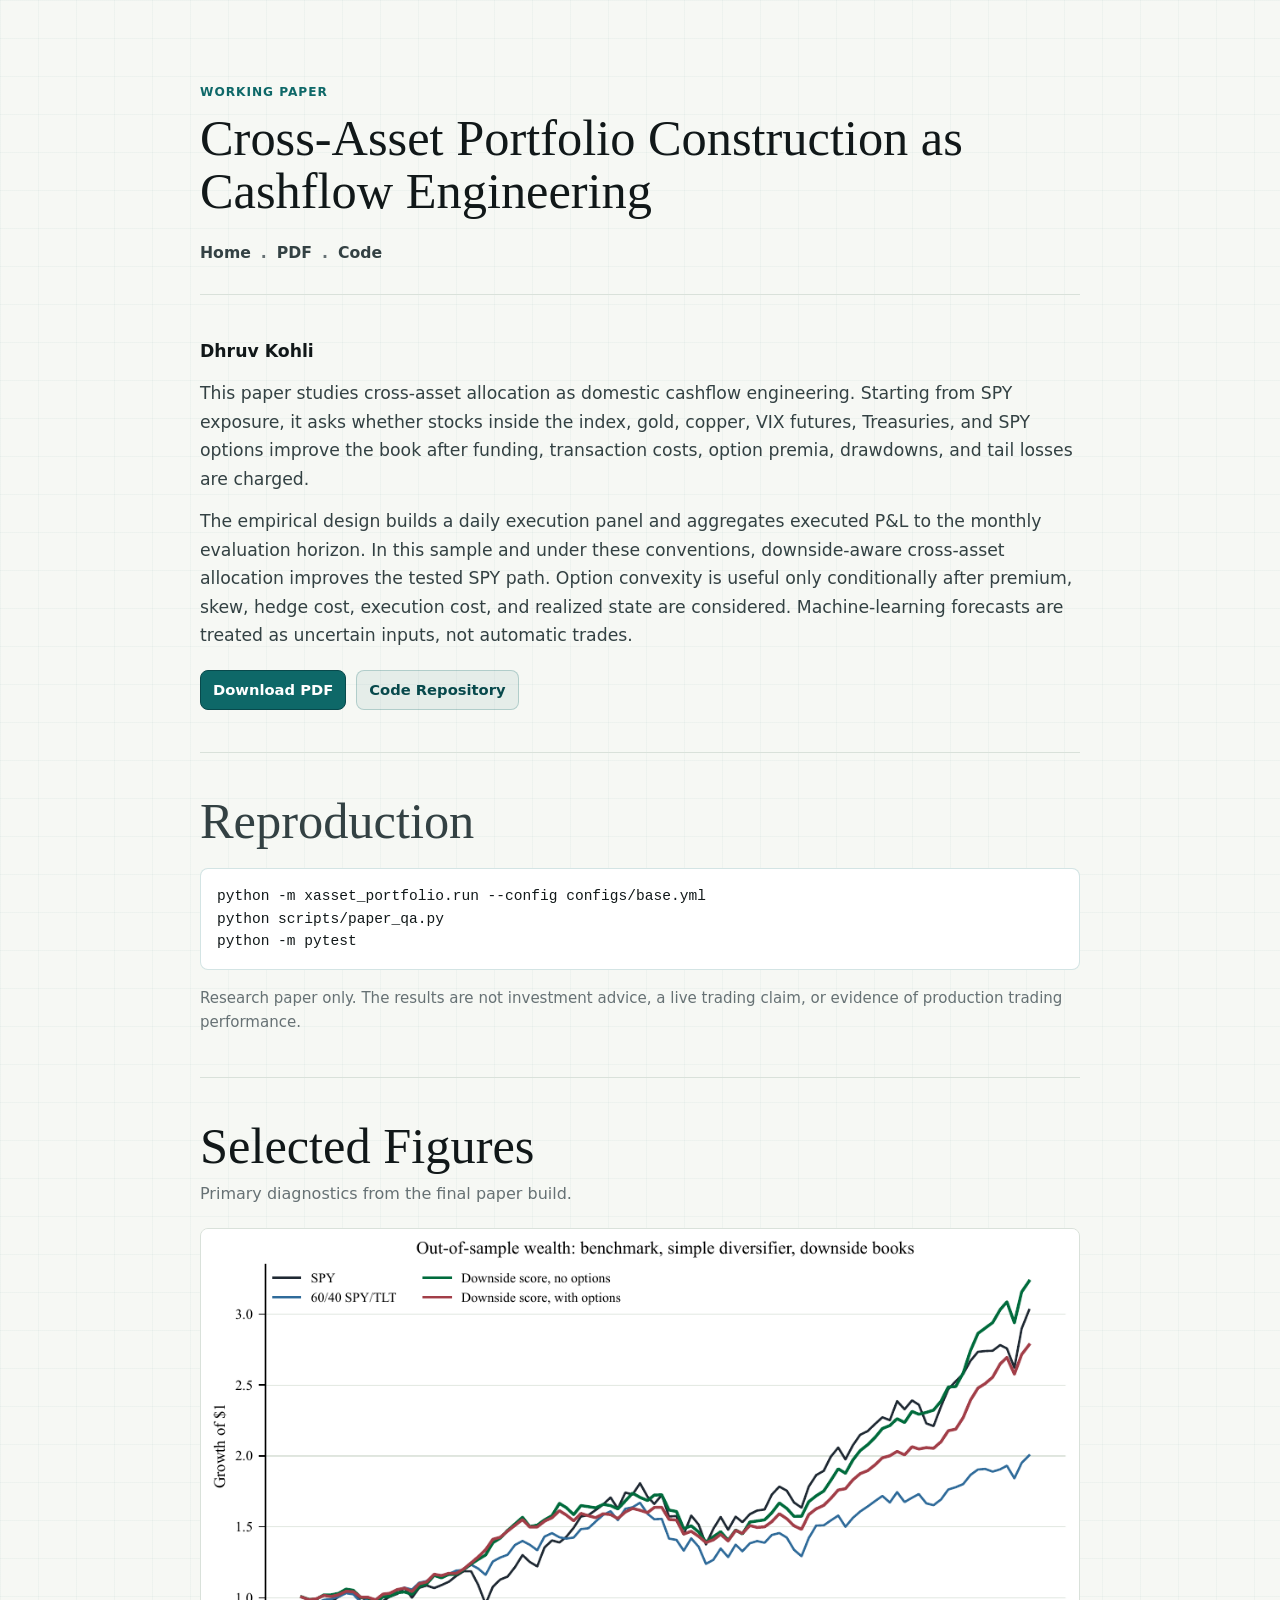
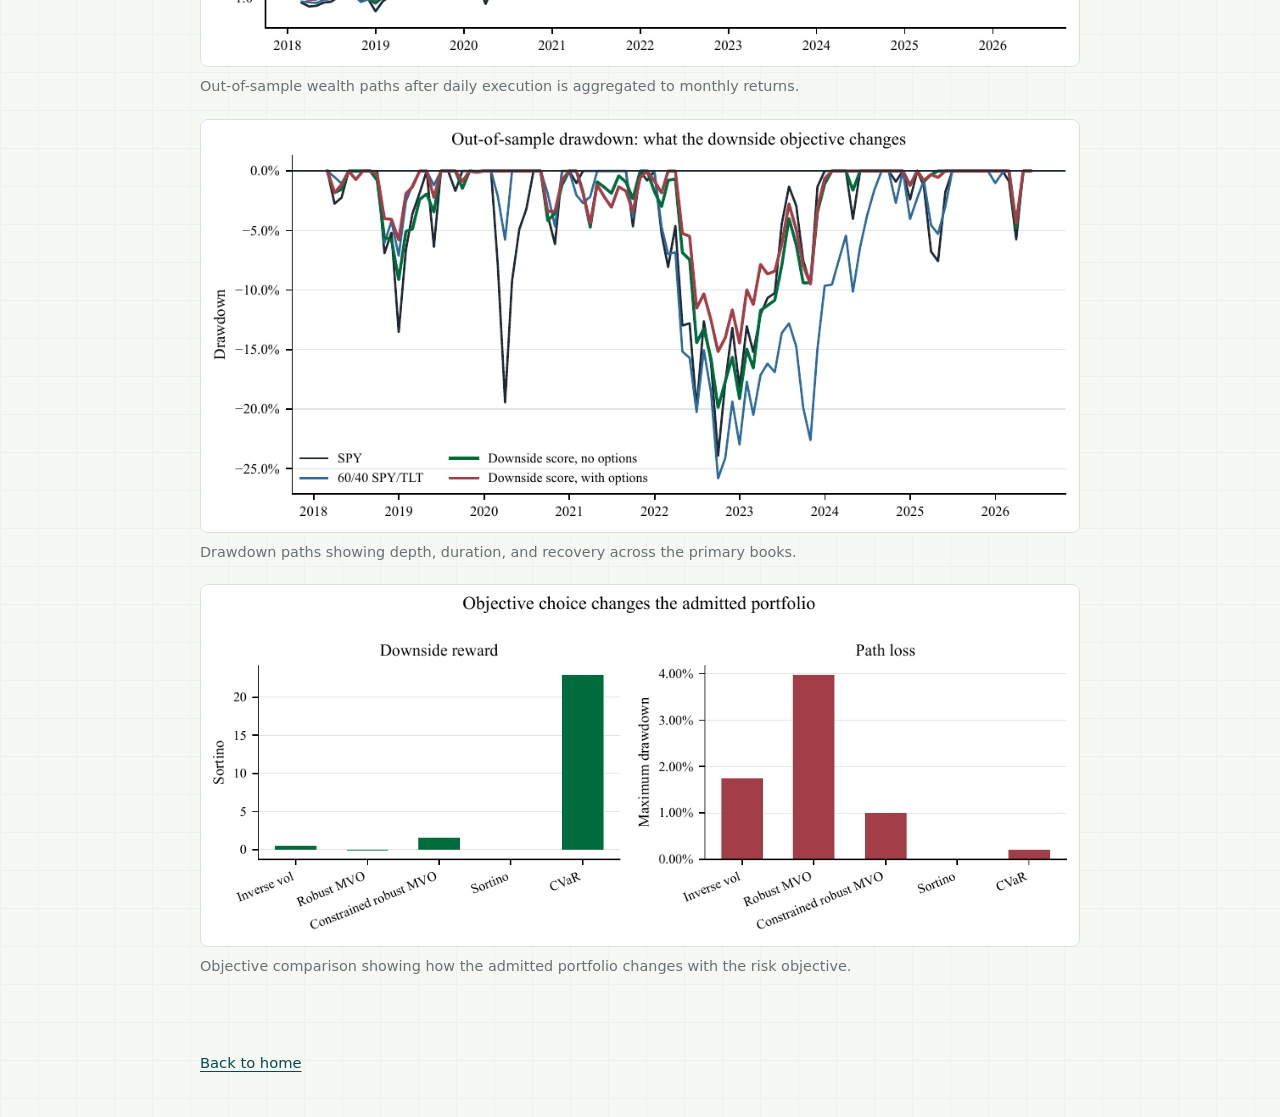
==== cross_asset_portfolio_cashflow_engineering.html @ f442ae28 "Add cross-asset portfolio paper page" ====
<!doctype html>
<html lang="en">
  <head>
    <meta charset="utf-8">
    <meta name="viewport" content="width=device-width, initial-scale=1">
    <meta
      name="description"
      content="Working paper by Dhruv Kohli on cross-asset portfolio construction as cashflow engineering."
    >
    <title>Cross-Asset Portfolio Construction as Cashflow Engineering | Dhruv Kohli</title>
    <link rel="stylesheet" href="styles.css">
  </head>
  <body>
    <a class="skip-link" href="#abstract">Skip to content</a>

    <main class="container paper-page">
      <header class="site-intro">
        <p class="eyebrow">Working Paper</p>
        <h2>Cross-Asset Portfolio Construction as Cashflow Engineering</h2>
        <nav class="links" aria-label="Paper links">
          <a href="index.html">Home</a>
          <span aria-hidden="true">.</span>
          <a href="assets/papers/cross_asset_portfolio_cashflow_engineering_dhruv_kohli.pdf">PDF</a>
          <span aria-hidden="true">.</span>
          <a href="https://github.com/dhruvk1432/Cross_Asset_Portfolio_Optimization">Code</a>
        </nav>
      </header>

      <section id="abstract" class="section paper-detail">
        <p class="paper-byline">Dhruv Kohli</p>
        <p>
          This paper studies cross-asset allocation as domestic cashflow
          engineering. Starting from SPY exposure, it asks whether stocks inside
          the index, gold, copper, VIX futures, Treasuries, and SPY options
          improve the book after funding, transaction costs, option premia,
          drawdowns, and tail losses are charged.
        </p>
        <p>
          The empirical design builds a daily execution panel and aggregates
          executed P&amp;L to the monthly evaluation horizon. In this sample and
          under these conventions, downside-aware cross-asset allocation improves
          the tested SPY path. Option convexity is useful only conditionally
          after premium, skew, hedge cost, execution cost, and realized state are
          considered. Machine-learning forecasts are treated as uncertain inputs,
          not automatic trades.
        </p>

        <div class="paper-actions" aria-label="Download and code links">
          <a class="button primary" href="assets/papers/cross_asset_portfolio_cashflow_engineering_dhruv_kohli.pdf">Download PDF</a>
          <a class="button" href="https://github.com/dhruvk1432/Cross_Asset_Portfolio_Optimization">Code Repository</a>
        </div>
      </section>

      <section class="section paper-detail">
        <div class="section-heading">
          <h2>Reproduction</h2>
        </div>
        <pre class="repro-block"><code>python -m xasset_portfolio.run --config configs/base.yml
python scripts/paper_qa.py
python -m pytest</code></pre>
        <p class="disclaimer">
          Research paper only. The results are not investment advice, a live
          trading claim, or evidence of production trading performance.
        </p>
      </section>

      <section class="section">
        <div class="section-heading">
          <h2>Selected Figures</h2>
          <p>Primary diagnostics from the final paper build.</p>
        </div>

        <div class="figure-grid">
          <figure>
            <img
              src="assets/papers/cross_asset_portfolio_cashflow_engineering/oos_equity_curve.png"
              alt="Out-of-sample wealth paths for SPY, 60/40, and downside-score portfolios."
            >
            <figcaption>Out-of-sample wealth paths after daily execution is aggregated to monthly returns.</figcaption>
          </figure>
          <figure>
            <img
              src="assets/papers/cross_asset_portfolio_cashflow_engineering/oos_drawdown.png"
              alt="Out-of-sample drawdown paths for SPY, 60/40, and downside-score portfolios."
            >
            <figcaption>Drawdown paths showing depth, duration, and recovery across the primary books.</figcaption>
          </figure>
          <figure>
            <img
              src="assets/papers/cross_asset_portfolio_cashflow_engineering/objective_comparison.png"
              alt="Objective comparison figure showing Sortino and maximum drawdown by allocator."
            >
            <figcaption>Objective comparison showing how the admitted portfolio changes with the risk objective.</figcaption>
          </figure>
        </div>
      </section>

      <footer class="site-footer">
        <p><a href="index.html">Back to home</a></p>
      </footer>
    </main>
  </body>
</html>
---- styles.css ----
:root {
  --bg: #f6f8f4;
  --ink: #111819;
  --ink-soft: #334143;
  --muted: #667174;
  --line: #d9e1da;
  --surface: #ffffff;
  --surface-soft: #f0f5ef;
  --teal: #0e6868;
  --teal-dark: #08494c;
  --berry: #8c3155;
  --amber: #b36522;
  --blue: #2d5d95;
  --max: 880px;
  --shadow: 0 16px 44px rgba(17, 24, 25, 0.08);
}

* {
  box-sizing: border-box;
}

html {
  scroll-behavior: smooth;
}

body {
  margin: 0;
  background:
    linear-gradient(90deg, rgba(14, 104, 104, 0.035) 1px, transparent 1px),
    linear-gradient(rgba(14, 104, 104, 0.035) 1px, transparent 1px),
    var(--bg);
  background-size: 38px 38px;
  color: var(--ink);
  font-family: Inter, ui-sans-serif, system-ui, -apple-system, BlinkMacSystemFont, "Segoe UI", sans-serif;
  line-height: 1.65;
}

a {
  color: var(--teal-dark);
  text-decoration-thickness: 1px;
  text-underline-offset: 0.18em;
}

a:hover,
a:focus-visible {
  color: var(--berry);
}

.skip-link {
  position: fixed;
  top: 12px;
  left: 12px;
  z-index: 10;
  padding: 9px 12px;
  border-radius: 8px;
  background: var(--ink);
  color: #ffffff;
  font-weight: 800;
  transform: translateY(-160%);
}

.skip-link:focus {
  transform: translateY(0);
}

.container {
  width: min(var(--max), calc(100% - 36px));
  margin: 0 auto;
  padding: clamp(46px, 8vw, 82px) 0 42px;
}

.site-intro {
  padding-bottom: 34px;
  border-bottom: 1px solid var(--line);
}

.eyebrow,
.kicker {
  margin: 0 0 10px;
  color: var(--teal);
  font-size: 0.76rem;
  font-weight: 900;
  letter-spacing: 0.08em;
  text-transform: uppercase;
}

h1,
h2,
h3,
p {
  overflow-wrap: break-word;
}

h1 {
  margin: 0;
  color: var(--ink);
  font-family: Georgia, "Times New Roman", serif;
  font-size: clamp(3.6rem, 12vw, 7rem);
  font-weight: 500;
  letter-spacing: 0;
  line-height: 0.92;
}

h2 {
  margin: 0;
  font-family: Georgia, "Times New Roman", serif;
  font-size: clamp(1.95rem, 5vw, 3.15rem);
  font-weight: 500;
  letter-spacing: 0;
  line-height: 1.05;
}

h3 {
  margin: 0;
  font-size: 1.05rem;
  font-weight: 850;
  line-height: 1.32;
}

p {
  margin: 0;
}

.links {
  display: flex;
  flex-wrap: wrap;
  gap: 7px 10px;
  margin-top: 22px;
  color: var(--muted);
  font-size: 0.98rem;
  font-weight: 720;
}

.links a {
  color: var(--ink-soft);
  text-decoration: none;
}

.links a:hover,
.links a:focus-visible {
  color: var(--teal-dark);
  text-decoration: underline;
}

.section {
  padding: 42px 0;
  border-bottom: 1px solid var(--line);
}

.section:last-of-type {
  border-bottom: 0;
}

.about {
  color: var(--ink-soft);
  font-size: clamp(1.03rem, 2vw, 1.14rem);
}

.about p + p {
  margin-top: 16px;
}

.section-heading {
  margin-bottom: 20px;
}

.section-heading p {
  margin-top: 8px;
  color: var(--muted);
}

.paper-card {
  padding: 22px 0;
  border-top: 1px solid var(--line);
}

.paper-card:first-of-type {
  border-top: 0;
}

.paper-card h3 a,
.project-list h3 a {
  color: var(--ink);
  text-decoration: none;
}

.paper-card h3 a:hover,
.paper-card h3 a:focus-visible,
.project-list h3 a:hover,
.project-list h3 a:focus-visible {
  color: var(--teal-dark);
  text-decoration: underline;
}

.item-main p:not(.kicker) {
  margin-top: 10px;
  color: var(--ink-soft);
}

.featured-paper {
  padding: 24px;
  border: 1px solid rgba(14, 104, 104, 0.18);
  border-radius: 8px;
  background: rgba(255, 255, 255, 0.72);
  box-shadow: var(--shadow);
}

.result-bubbles {
  display: grid;
  grid-template-columns: repeat(4, minmax(0, 1fr));
  gap: 10px;
  margin: 22px 0 0;
}

.result-bubbles div {
  min-height: 118px;
  padding: 14px;
  border: 1px solid var(--line);
  border-radius: 8px;
  background: var(--surface);
}

.result-bubbles dt {
  margin: 0;
  color: var(--teal-dark);
  font-family: Georgia, "Times New Roman", serif;
  font-size: clamp(1.6rem, 3.4vw, 2.45rem);
  line-height: 0.95;
}

.result-bubbles div:nth-child(2) dt {
  color: var(--berry);
}

.result-bubbles div:nth-child(3) dt {
  color: var(--blue);
}

.result-bubbles div:nth-child(4) dt {
  color: var(--amber);
}

.result-bubbles dd {
  margin: 9px 0 0;
  color: var(--muted);
  font-size: 0.88rem;
  line-height: 1.38;
}

.action-links,
.button-row {
  display: flex;
  flex-wrap: wrap;
  gap: 10px;
  margin-top: 18px;
}

.action-links a,
.button {
  display: inline-flex;
  min-height: 39px;
  align-items: center;
  padding: 7px 12px;
  border: 1px solid rgba(14, 104, 104, 0.24);
  border-radius: 8px;
  background: rgba(14, 104, 104, 0.07);
  color: var(--teal-dark);
  font-size: 0.92rem;
  font-weight: 820;
  text-decoration: none;
}

.action-links a:hover,
.action-links a:focus-visible,
.button:hover,
.button:focus-visible {
  border-color: rgba(14, 104, 104, 0.48);
  background: #ffffff;
  color: var(--berry);
}

.button.primary {
  border-color: var(--teal-dark);
  background: var(--teal);
  color: #ffffff;
}

.button.primary:hover,
.button.primary:focus-visible {
  background: var(--teal-dark);
  color: #ffffff;
}

.project-list,
.plain-list {
  display: grid;
  gap: 0;
  margin: 0;
  padding: 0;
  list-style: none;
}

.project-list li {
  display: grid;
  grid-template-columns: minmax(0, 1fr) auto;
  gap: 18px;
  padding: 20px 0;
  border-top: 1px solid var(--line);
  align-items: start;
}

.project-list li:first-child {
  border-top: 0;
}

.project-list p,
.plain-list li {
  margin-top: 8px;
  color: var(--ink-soft);
}

.project-metrics {
  display: grid;
  grid-template-columns: repeat(4, minmax(0, 1fr));
  gap: 8px;
  margin: 14px 0 0;
}

.project-metrics div {
  min-height: 78px;
  padding: 10px;
  border: 1px solid rgba(14, 104, 104, 0.16);
  border-radius: 8px;
  background: rgba(255, 255, 255, 0.72);
}

.project-metrics dt {
  color: var(--teal-dark);
  font-family: Georgia, "Times New Roman", serif;
  font-size: clamp(1.25rem, 2.6vw, 1.7rem);
  line-height: 1;
}

.project-metrics div:nth-child(2) dt {
  color: var(--berry);
}

.project-metrics div:nth-child(3) dt {
  color: var(--blue);
}

.project-metrics div:nth-child(4) dt {
  color: var(--amber);
}

.project-metrics dd {
  margin: 6px 0 0;
  color: var(--muted);
  font-size: 0.74rem;
  font-weight: 720;
  line-height: 1.28;
}

.project-list span {
  display: inline-flex;
  min-height: 32px;
  align-items: center;
  padding: 5px 10px;
  border: 1px solid rgba(45, 93, 149, 0.22);
  border-radius: 999px;
  background: rgba(45, 93, 149, 0.07);
  color: var(--blue);
  font-size: 0.78rem;
  font-weight: 900;
  white-space: nowrap;
  text-transform: uppercase;
}

.project-actions {
  display: grid;
  gap: 8px;
  min-width: 112px;
}

.project-actions a {
  display: inline-flex;
  min-height: 32px;
  align-items: center;
  justify-content: center;
  padding: 5px 10px;
  border: 1px solid rgba(45, 93, 149, 0.22);
  border-radius: 999px;
  background: rgba(45, 93, 149, 0.07);
  color: var(--blue);
  font-size: 0.78rem;
  font-weight: 900;
  line-height: 1.15;
  text-decoration: none;
  text-transform: uppercase;
}

.project-actions a:hover,
.project-actions a:focus-visible {
  border-color: rgba(14, 104, 104, 0.46);
  background: #ffffff;
  color: var(--berry);
}

.paper-page .site-intro {
  padding-bottom: 28px;
}

.paper-detail {
  color: var(--ink-soft);
  font-size: clamp(1rem, 1.8vw, 1.08rem);
}

.paper-detail p + p {
  margin-top: 14px;
}

.paper-byline {
  margin-bottom: 14px;
  color: var(--ink);
  font-weight: 820;
}

.paper-actions {
  display: flex;
  flex-wrap: wrap;
  gap: 10px;
  margin-top: 20px;
}

.repro-block {
  overflow-x: auto;
  margin: 0;
  padding: 16px;
  border: 1px solid rgba(14, 104, 104, 0.18);
  border-radius: 8px;
  background: var(--surface);
  color: var(--ink);
  font-size: 0.91rem;
  line-height: 1.55;
}

.disclaimer {
  margin-top: 16px;
  color: var(--muted);
  font-size: 0.94rem;
}

.figure-grid {
  display: grid;
  gap: 22px;
}

.figure-grid figure {
  margin: 0;
  padding: 0;
}

.figure-grid img {
  display: block;
  width: 100%;
  height: auto;
  border: 1px solid var(--line);
  border-radius: 8px;
  background: #ffffff;
}

.figure-grid figcaption {
  margin-top: 9px;
  color: var(--muted);
  font-size: 0.9rem;
  line-height: 1.42;
}

.plain-list li {
  padding: 15px 0;
  border-top: 1px solid var(--line);
}

.plain-list li:first-child {
  border-top: 0;
}

.site-footer {
  padding-top: 32px;
  color: var(--muted);
  font-size: 0.92rem;
}

@media (max-width: 760px) {
  .container {
    width: min(100% - 28px, var(--max));
    padding-top: 34px;
  }

  .section {
    padding: 34px 0;
  }

  .featured-paper {
    padding: 18px;
  }

  .result-bubbles {
    grid-template-columns: repeat(2, minmax(0, 1fr));
  }

  .project-list li {
    grid-template-columns: minmax(0, 1fr);
    gap: 10px;
  }

  .project-list span,
  .project-actions {
    width: fit-content;
  }

  .project-actions {
    grid-auto-flow: column;
    grid-auto-columns: max-content;
  }
}

@media (max-width: 460px) {
  .links {
    display: block;
  }

  .links span {
    display: none;
  }

  .links a {
    display: inline-block;
    margin: 0 12px 8px 0;
  }

  .result-bubbles {
    grid-template-columns: 1fr;
  }

  .project-metrics {
    grid-template-columns: repeat(2, minmax(0, 1fr));
  }
}
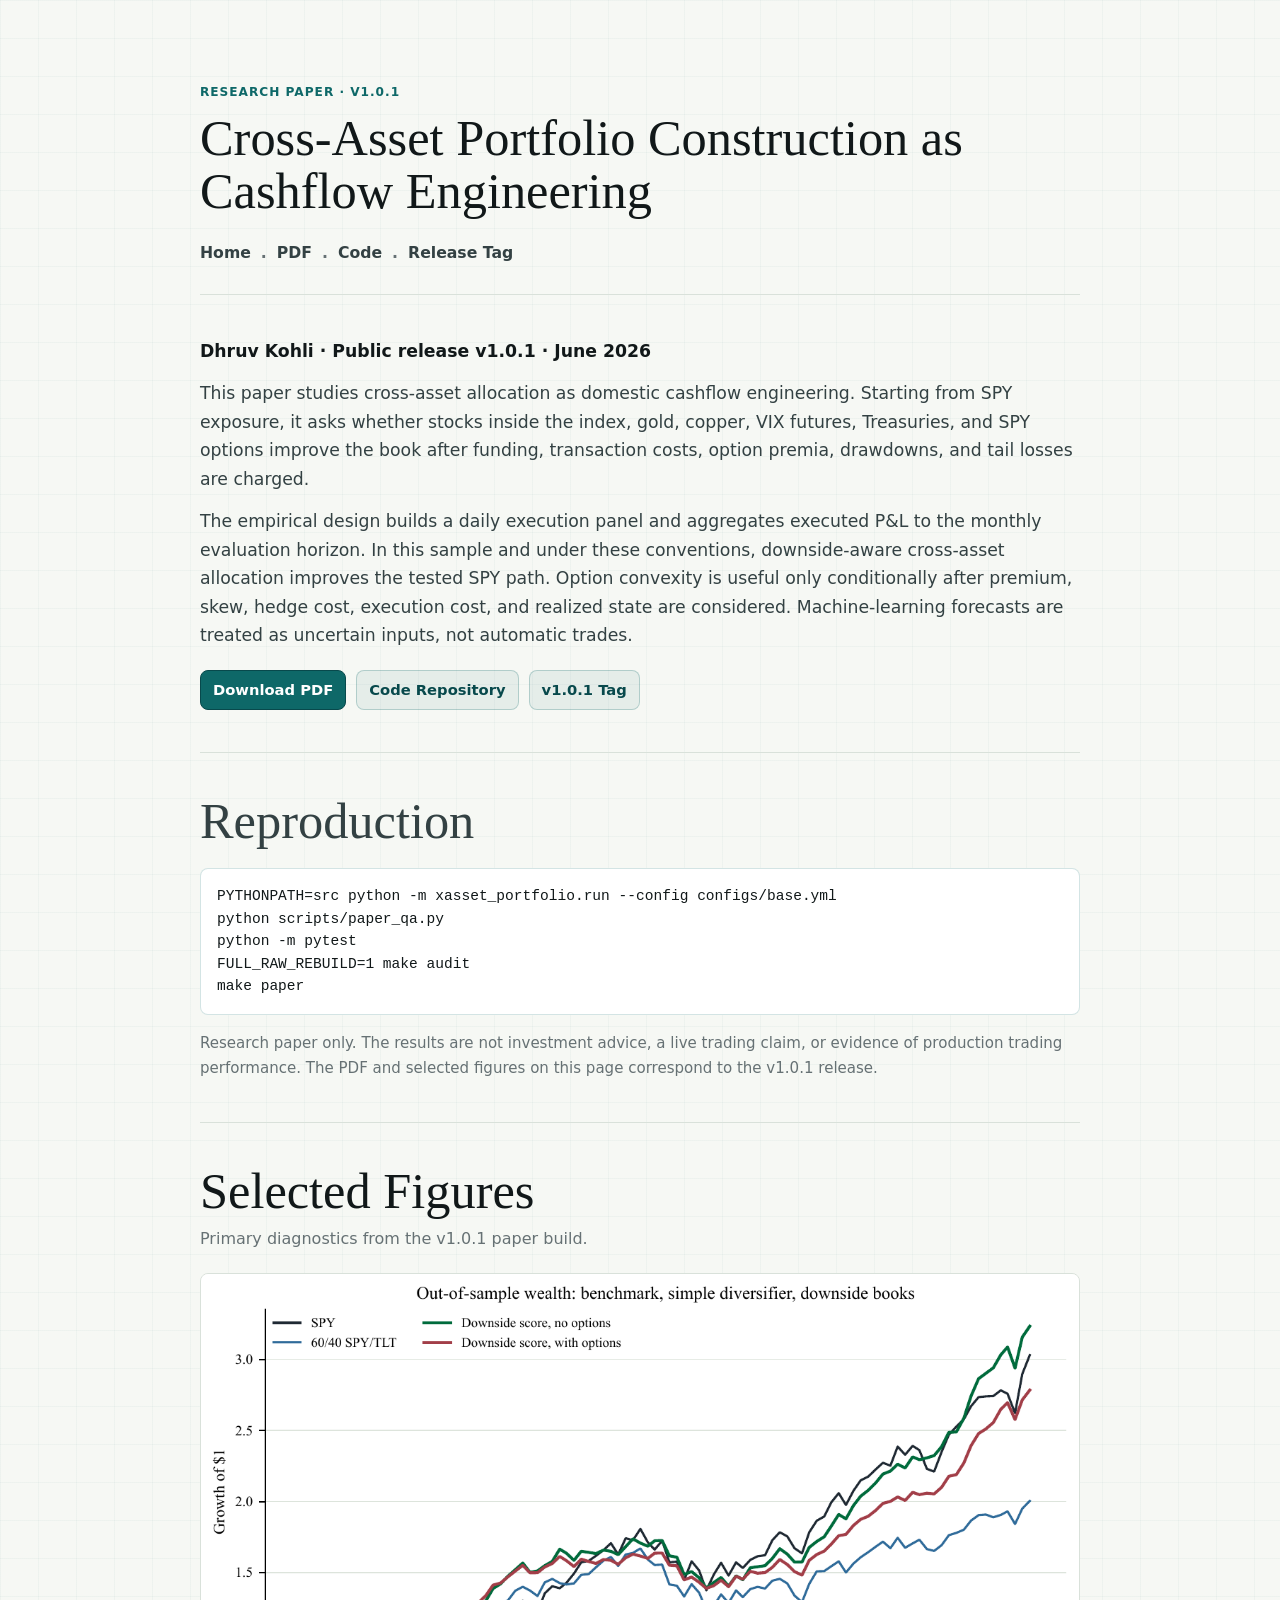
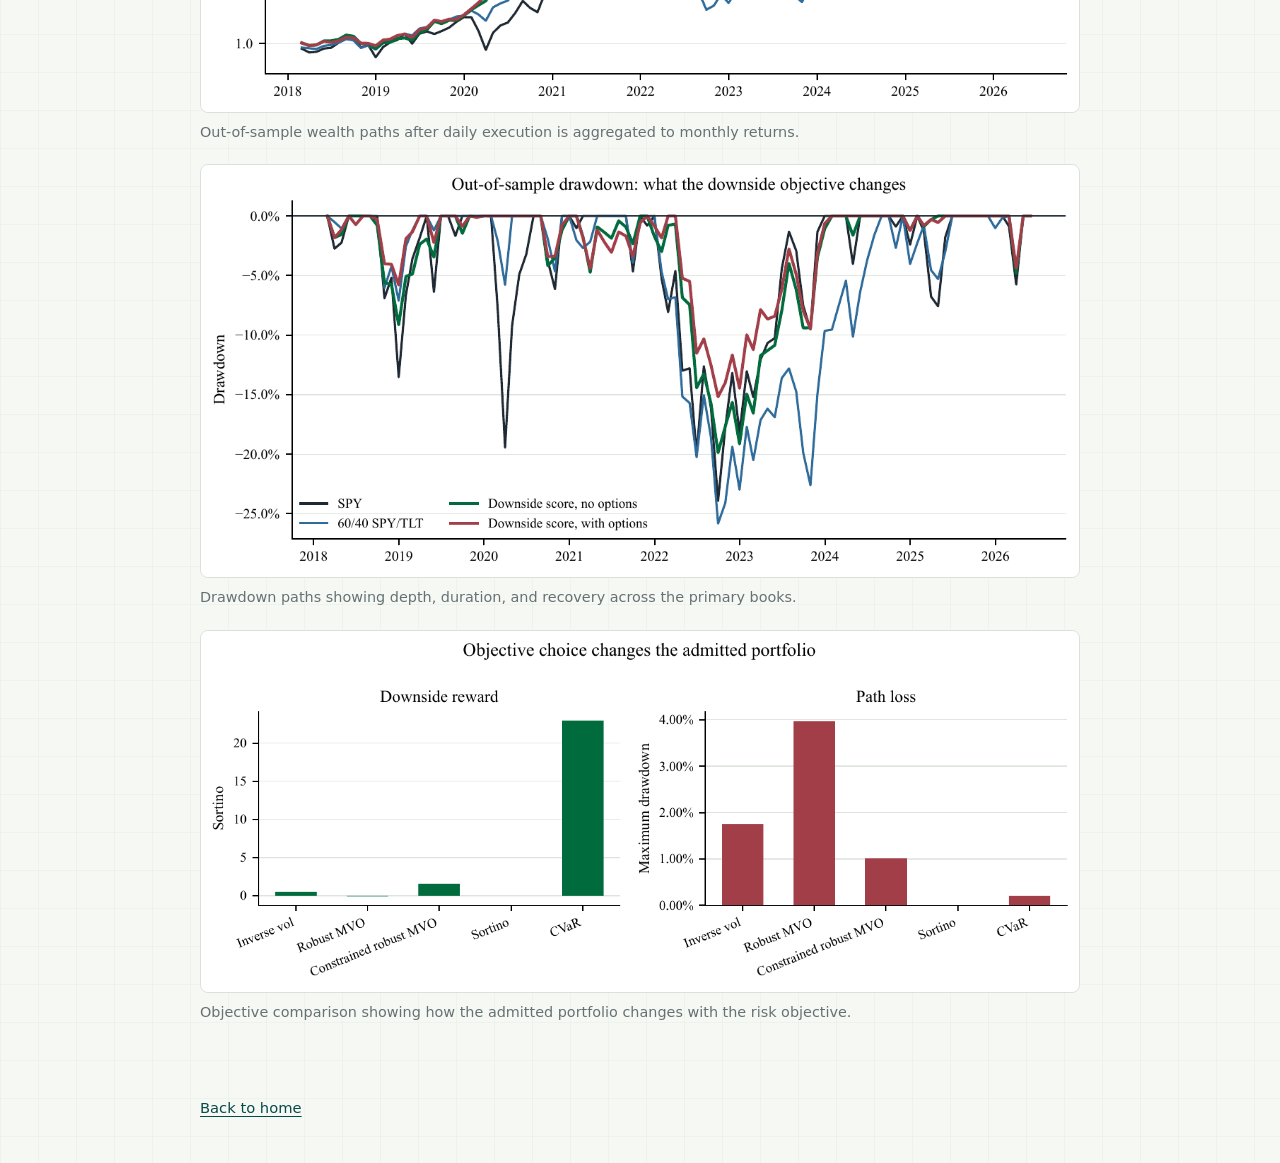
==== commit 4b9acd38: "Update cross-asset paper website release" ====
--- a/cross_asset_portfolio_cashflow_engineering.html
+++ b/cross_asset_portfolio_cashflow_engineering.html
@@ -5,7 +5,7 @@
     <meta name="viewport" content="width=device-width, initial-scale=1">
     <meta
       name="description"
-      content="Working paper by Dhruv Kohli on cross-asset portfolio construction as cashflow engineering."
+      content="Research paper by Dhruv Kohli on cross-asset portfolio construction as cashflow engineering. Current public release: v1.0.1."
     >
     <title>Cross-Asset Portfolio Construction as Cashflow Engineering | Dhruv Kohli</title>
     <link rel="stylesheet" href="styles.css">
@@ -15,19 +15,21 @@
 
     <main class="container paper-page">
       <header class="site-intro">
-        <p class="eyebrow">Working Paper</p>
+        <p class="eyebrow">Research Paper · v1.0.1</p>
         <h2>Cross-Asset Portfolio Construction as Cashflow Engineering</h2>
         <nav class="links" aria-label="Paper links">
           <a href="index.html">Home</a>
           <span aria-hidden="true">.</span>
-          <a href="assets/papers/cross_asset_portfolio_cashflow_engineering_dhruv_kohli.pdf">PDF</a>
+          <a href="assets/papers/cross_asset_portfolio_cashflow_engineering_dhruv_kohli.pdf?v=1.0.1">PDF</a>
           <span aria-hidden="true">.</span>
           <a href="https://github.com/dhruvk1432/Cross_Asset_Portfolio_Optimization">Code</a>
+          <span aria-hidden="true">.</span>
+          <a href="https://github.com/dhruvk1432/Cross_Asset_Portfolio_Optimization/tree/v1.0.1">Release Tag</a>
         </nav>
       </header>
 
       <section id="abstract" class="section paper-detail">
-        <p class="paper-byline">Dhruv Kohli</p>
+        <p class="paper-byline">Dhruv Kohli · Public release v1.0.1 · June 2026</p>
         <p>
           This paper studies cross-asset allocation as domestic cashflow
           engineering. Starting from SPY exposure, it asks whether stocks inside
@@ -46,8 +48,9 @@
         </p>
 
         <div class="paper-actions" aria-label="Download and code links">
-          <a class="button primary" href="assets/papers/cross_asset_portfolio_cashflow_engineering_dhruv_kohli.pdf">Download PDF</a>
+          <a class="button primary" href="assets/papers/cross_asset_portfolio_cashflow_engineering_dhruv_kohli.pdf?v=1.0.1">Download PDF</a>
           <a class="button" href="https://github.com/dhruvk1432/Cross_Asset_Portfolio_Optimization">Code Repository</a>
+          <a class="button" href="https://github.com/dhruvk1432/Cross_Asset_Portfolio_Optimization/tree/v1.0.1">v1.0.1 Tag</a>
         </div>
       </section>
 
@@ -55,39 +58,42 @@
         <div class="section-heading">
           <h2>Reproduction</h2>
         </div>
-        <pre class="repro-block"><code>python -m xasset_portfolio.run --config configs/base.yml
+        <pre class="repro-block"><code>PYTHONPATH=src python -m xasset_portfolio.run --config configs/base.yml
 python scripts/paper_qa.py
-python -m pytest</code></pre>
+python -m pytest
+FULL_RAW_REBUILD=1 make audit
+make paper</code></pre>
         <p class="disclaimer">
           Research paper only. The results are not investment advice, a live
-          trading claim, or evidence of production trading performance.
+          trading claim, or evidence of production trading performance. The
+          PDF and selected figures on this page correspond to the v1.0.1 release.
         </p>
       </section>
 
       <section class="section">
         <div class="section-heading">
           <h2>Selected Figures</h2>
-          <p>Primary diagnostics from the final paper build.</p>
+          <p>Primary diagnostics from the v1.0.1 paper build.</p>
         </div>
 
         <div class="figure-grid">
           <figure>
             <img
-              src="assets/papers/cross_asset_portfolio_cashflow_engineering/oos_equity_curve.png"
+              src="assets/papers/cross_asset_portfolio_cashflow_engineering/oos_equity_curve.png?v=1.0.1"
               alt="Out-of-sample wealth paths for SPY, 60/40, and downside-score portfolios."
             >
             <figcaption>Out-of-sample wealth paths after daily execution is aggregated to monthly returns.</figcaption>
           </figure>
           <figure>
             <img
-              src="assets/papers/cross_asset_portfolio_cashflow_engineering/oos_drawdown.png"
+              src="assets/papers/cross_asset_portfolio_cashflow_engineering/oos_drawdown.png?v=1.0.1"
               alt="Out-of-sample drawdown paths for SPY, 60/40, and downside-score portfolios."
             >
             <figcaption>Drawdown paths showing depth, duration, and recovery across the primary books.</figcaption>
           </figure>
           <figure>
             <img
-              src="assets/papers/cross_asset_portfolio_cashflow_engineering/objective_comparison.png"
+              src="assets/papers/cross_asset_portfolio_cashflow_engineering/objective_comparison.png?v=1.0.1"
               alt="Objective comparison figure showing Sortino and maximum drawdown by allocator."
             >
             <figcaption>Objective comparison showing how the admitted portfolio changes with the risk objective.</figcaption>
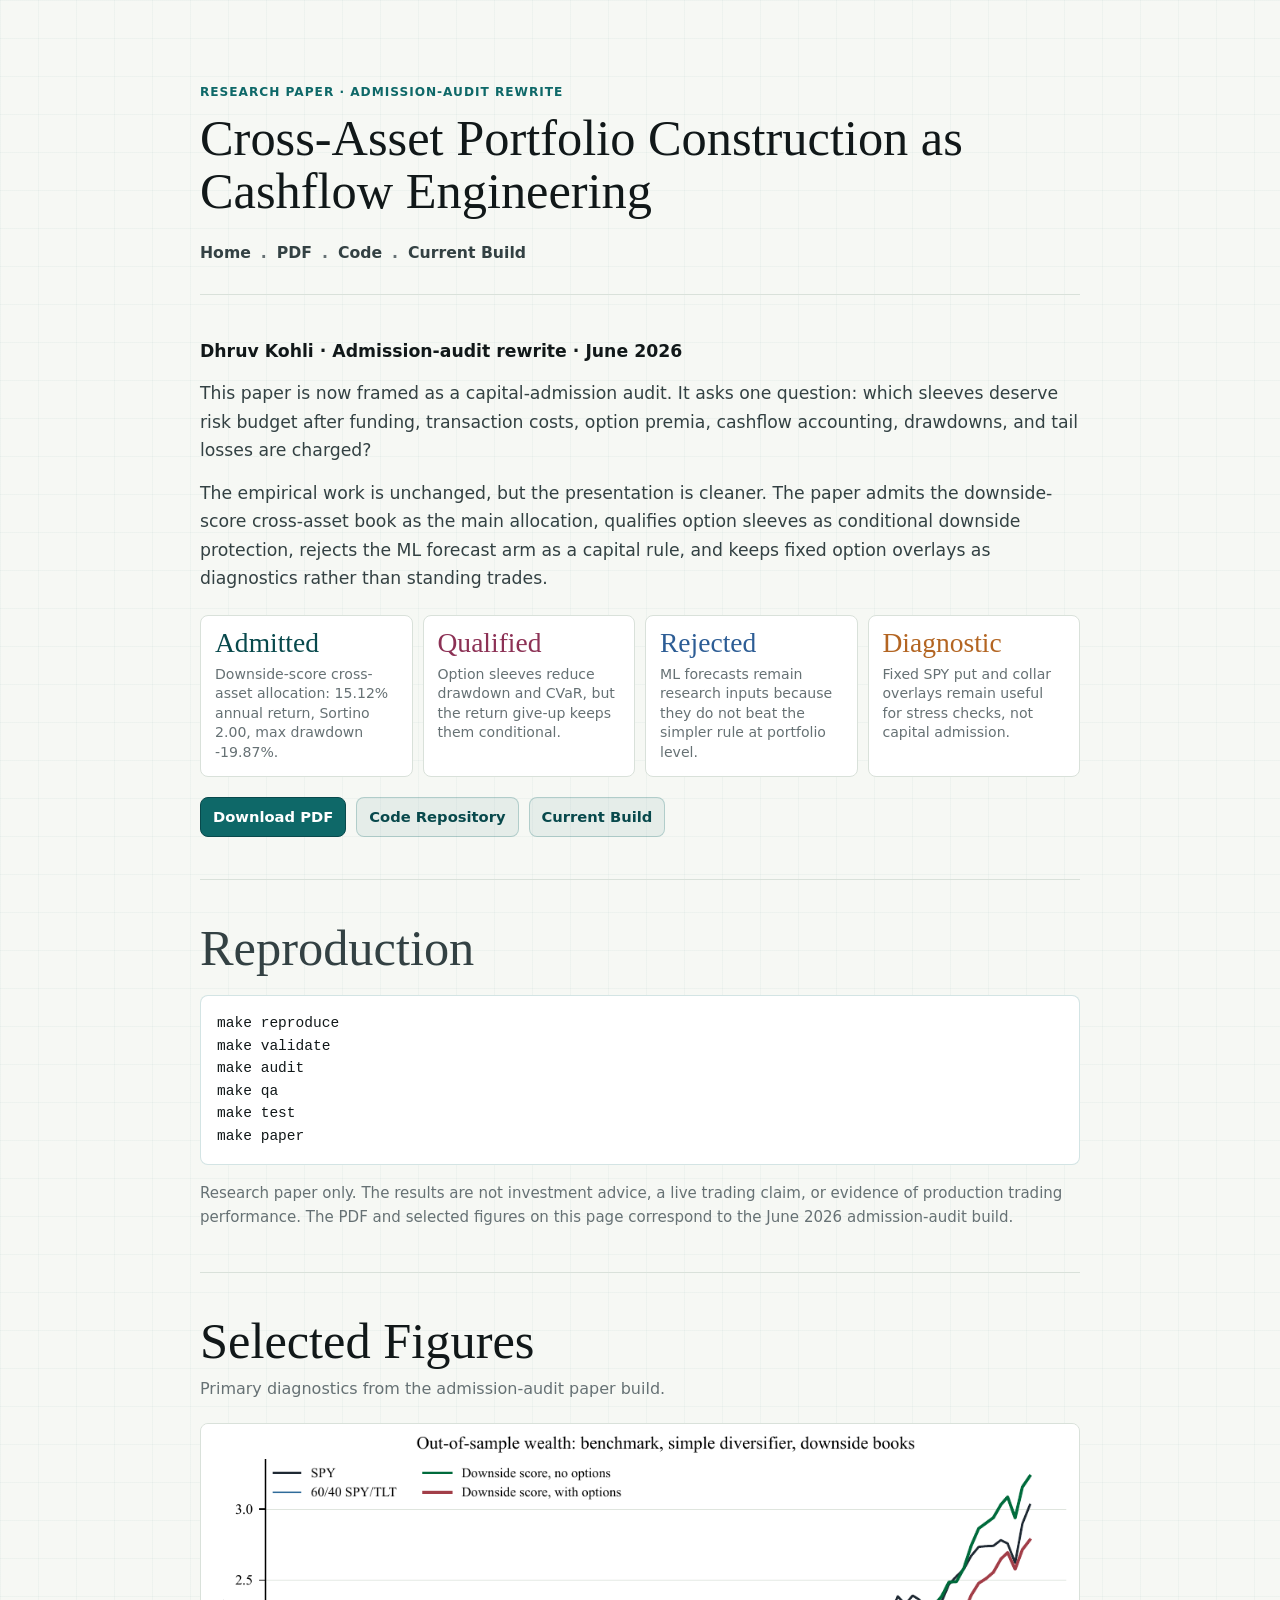
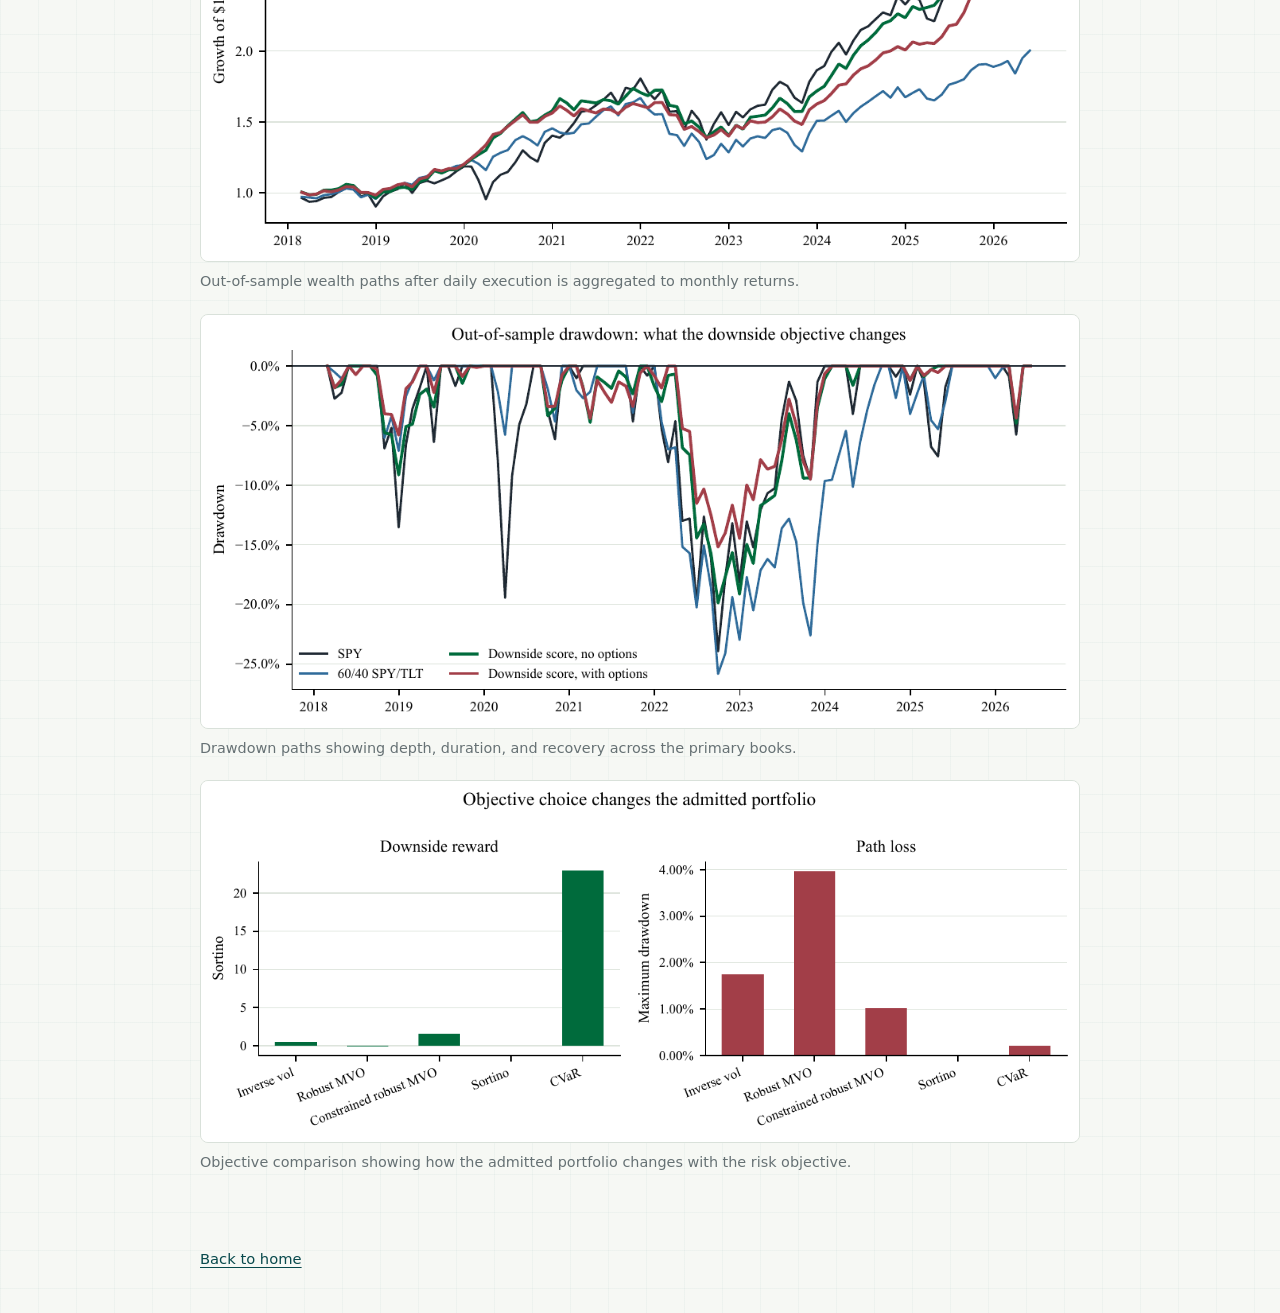
==== commit 8ef43251: "Update cross-asset paper page" ====
--- a/cross_asset_portfolio_cashflow_engineering.html
+++ b/cross_asset_portfolio_cashflow_engineering.html
@@ -5,7 +5,7 @@
     <meta name="viewport" content="width=device-width, initial-scale=1">
     <meta
       name="description"
-      content="Research paper by Dhruv Kohli on cross-asset portfolio construction as cashflow engineering. Current public release: v1.0.1."
+      content="Admission-audit rewrite of Dhruv Kohli's cross-asset portfolio paper: which sleeves deserve capital after costs, cashflow accounting, and downside validation?"
     >
     <title>Cross-Asset Portfolio Construction as Cashflow Engineering | Dhruv Kohli</title>
     <link rel="stylesheet" href="styles.css">
@@ -15,42 +15,58 @@
 
     <main class="container paper-page">
       <header class="site-intro">
-        <p class="eyebrow">Research Paper · v1.0.1</p>
+        <p class="eyebrow">Research Paper &middot; Admission-Audit Rewrite</p>
         <h2>Cross-Asset Portfolio Construction as Cashflow Engineering</h2>
         <nav class="links" aria-label="Paper links">
           <a href="index.html">Home</a>
           <span aria-hidden="true">.</span>
-          <a href="assets/papers/cross_asset_portfolio_cashflow_engineering_dhruv_kohli.pdf?v=1.0.1">PDF</a>
+          <a href="assets/papers/cross_asset_portfolio_cashflow_engineering_dhruv_kohli.pdf?v=2026-06-27">PDF</a>
           <span aria-hidden="true">.</span>
           <a href="https://github.com/dhruvk1432/Cross_Asset_Portfolio_Optimization">Code</a>
           <span aria-hidden="true">.</span>
-          <a href="https://github.com/dhruvk1432/Cross_Asset_Portfolio_Optimization/tree/v1.0.1">Release Tag</a>
+          <a href="https://github.com/dhruvk1432/Cross_Asset_Portfolio_Optimization/tree/main">Current Build</a>
         </nav>
       </header>
 
       <section id="abstract" class="section paper-detail">
-        <p class="paper-byline">Dhruv Kohli · Public release v1.0.1 · June 2026</p>
+        <p class="paper-byline">Dhruv Kohli &middot; Admission-audit rewrite &middot; June 2026</p>
         <p>
-          This paper studies cross-asset allocation as domestic cashflow
-          engineering. Starting from SPY exposure, it asks whether stocks inside
-          the index, gold, copper, VIX futures, Treasuries, and SPY options
-          improve the book after funding, transaction costs, option premia,
-          drawdowns, and tail losses are charged.
+          This paper is now framed as a capital-admission audit. It asks one
+          question: which sleeves deserve risk budget after funding, transaction
+          costs, option premia, cashflow accounting, drawdowns, and tail losses
+          are charged?
         </p>
         <p>
-          The empirical design builds a daily execution panel and aggregates
-          executed P&amp;L to the monthly evaluation horizon. In this sample and
-          under these conventions, downside-aware cross-asset allocation improves
-          the tested SPY path. Option convexity is useful only conditionally
-          after premium, skew, hedge cost, execution cost, and realized state are
-          considered. Machine-learning forecasts are treated as uncertain inputs,
-          not automatic trades.
+          The empirical work is unchanged, but the presentation is cleaner. The
+          paper admits the downside-score cross-asset book as the main allocation,
+          qualifies option sleeves as conditional downside protection, rejects the
+          ML forecast arm as a capital rule, and keeps fixed option overlays as
+          diagnostics rather than standing trades.
         </p>
 
+        <dl class="result-bubbles paper-results" aria-label="Admission audit findings">
+          <div>
+            <dt>Admitted</dt>
+            <dd>Downside-score cross-asset allocation: 15.12% annual return, Sortino 2.00, max drawdown -19.87%.</dd>
+          </div>
+          <div>
+            <dt>Qualified</dt>
+            <dd>Option sleeves reduce drawdown and CVaR, but the return give-up keeps them conditional.</dd>
+          </div>
+          <div>
+            <dt>Rejected</dt>
+            <dd>ML forecasts remain research inputs because they do not beat the simpler rule at portfolio level.</dd>
+          </div>
+          <div>
+            <dt>Diagnostic</dt>
+            <dd>Fixed SPY put and collar overlays remain useful for stress checks, not capital admission.</dd>
+          </div>
+        </dl>
+
         <div class="paper-actions" aria-label="Download and code links">
-          <a class="button primary" href="assets/papers/cross_asset_portfolio_cashflow_engineering_dhruv_kohli.pdf?v=1.0.1">Download PDF</a>
+          <a class="button primary" href="assets/papers/cross_asset_portfolio_cashflow_engineering_dhruv_kohli.pdf?v=2026-06-27">Download PDF</a>
           <a class="button" href="https://github.com/dhruvk1432/Cross_Asset_Portfolio_Optimization">Code Repository</a>
-          <a class="button" href="https://github.com/dhruvk1432/Cross_Asset_Portfolio_Optimization/tree/v1.0.1">v1.0.1 Tag</a>
+          <a class="button" href="https://github.com/dhruvk1432/Cross_Asset_Portfolio_Optimization/tree/main">Current Build</a>
         </div>
       </section>
 
@@ -58,42 +74,43 @@
         <div class="section-heading">
           <h2>Reproduction</h2>
         </div>
-        <pre class="repro-block"><code>PYTHONPATH=src python -m xasset_portfolio.run --config configs/base.yml
-python scripts/paper_qa.py
-python -m pytest
-FULL_RAW_REBUILD=1 make audit
+        <pre class="repro-block"><code>make reproduce
+make validate
+make audit
+make qa
+make test
 make paper</code></pre>
         <p class="disclaimer">
           Research paper only. The results are not investment advice, a live
           trading claim, or evidence of production trading performance. The
-          PDF and selected figures on this page correspond to the v1.0.1 release.
+          PDF and selected figures on this page correspond to the June 2026 admission-audit build.
         </p>
       </section>
 
       <section class="section">
         <div class="section-heading">
           <h2>Selected Figures</h2>
-          <p>Primary diagnostics from the v1.0.1 paper build.</p>
+          <p>Primary diagnostics from the admission-audit paper build.</p>
         </div>
 
         <div class="figure-grid">
           <figure>
             <img
-              src="assets/papers/cross_asset_portfolio_cashflow_engineering/oos_equity_curve.png?v=1.0.1"
+              src="assets/papers/cross_asset_portfolio_cashflow_engineering/oos_equity_curve.png?v=2026-06-27"
               alt="Out-of-sample wealth paths for SPY, 60/40, and downside-score portfolios."
             >
             <figcaption>Out-of-sample wealth paths after daily execution is aggregated to monthly returns.</figcaption>
           </figure>
           <figure>
             <img
-              src="assets/papers/cross_asset_portfolio_cashflow_engineering/oos_drawdown.png?v=1.0.1"
+              src="assets/papers/cross_asset_portfolio_cashflow_engineering/oos_drawdown.png?v=2026-06-27"
               alt="Out-of-sample drawdown paths for SPY, 60/40, and downside-score portfolios."
             >
             <figcaption>Drawdown paths showing depth, duration, and recovery across the primary books.</figcaption>
           </figure>
           <figure>
             <img
-              src="assets/papers/cross_asset_portfolio_cashflow_engineering/objective_comparison.png?v=1.0.1"
+              src="assets/papers/cross_asset_portfolio_cashflow_engineering/objective_comparison.png?v=2026-06-27"
               alt="Objective comparison figure showing Sortino and maximum drawdown by allocator."
             >
             <figcaption>Objective comparison showing how the admitted portfolio changes with the risk objective.</figcaption>
--- a/styles.css
+++ b/styles.css
@@ -247,6 +247,18 @@
   line-height: 1.38;
 }
 
+.paper-results {
+  margin-bottom: 4px;
+}
+
+.paper-results div {
+  min-height: 150px;
+}
+
+.paper-results dt {
+  font-size: clamp(1.2rem, 2.4vw, 1.72rem);
+}
+
 .action-links,
 .button-row {
   display: flex;
